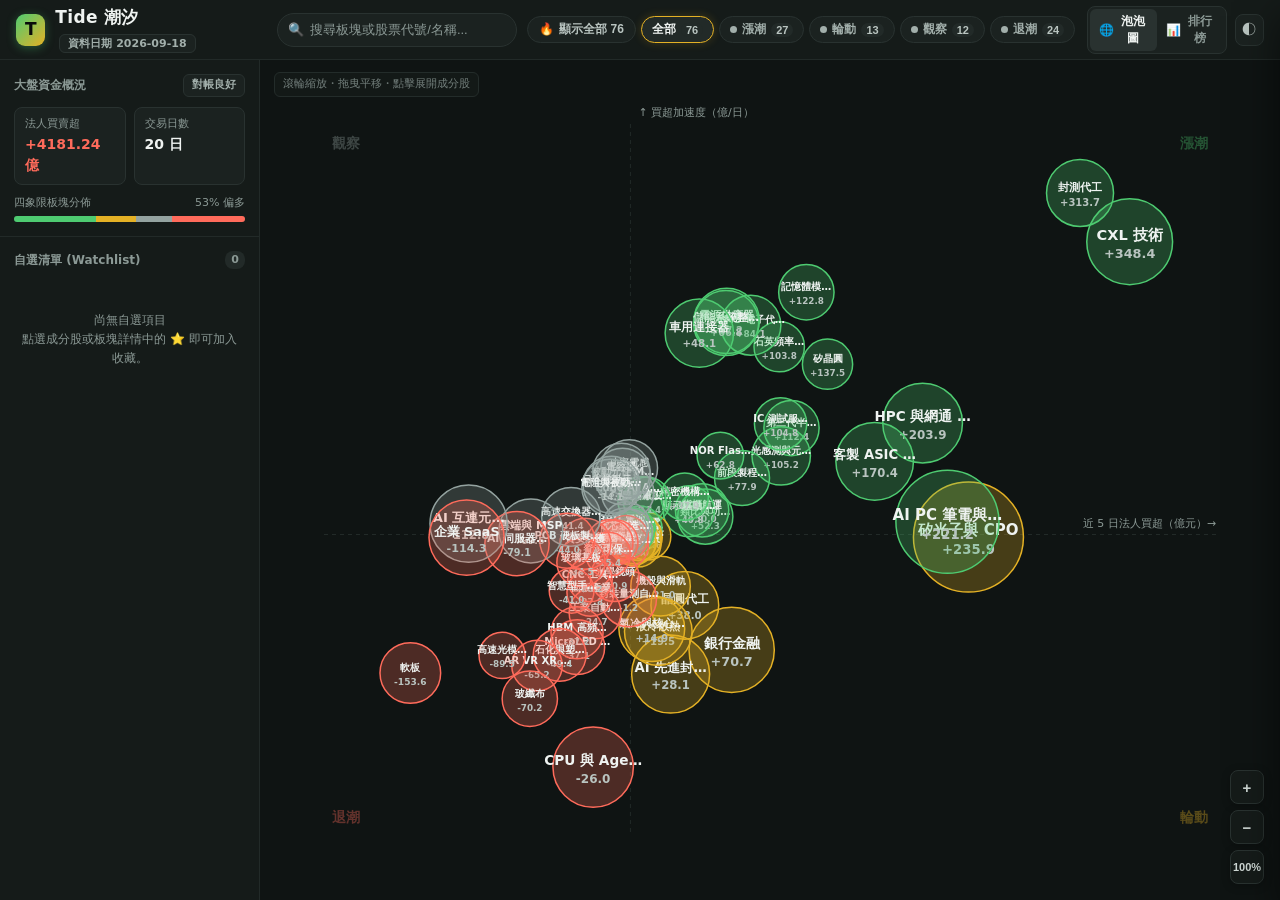
==== index.html @ 248040b3 "feat: initial commit for Tide Taiwan Stock Flow Visualizer" ====
<!DOCTYPE html>
<html lang="zh-TW" data-theme="dark">
<head>
<meta charset="UTF-8">
<meta name="viewport" content="width=device-width, initial-scale=1.0, maximum-scale=5, viewport-fit=cover">
<title>Tide 潮汐｜台股板塊輪動・法人資金流向</title>
<link rel="stylesheet" href="web/style.css">
<script>
// 首屏前套用主題，避免閃爍
(function () {
  try {
    var mode = localStorage.getItem('theme_mode') || 'dark';
    document.documentElement.dataset.theme = mode;
  } catch (e) {
    document.documentElement.dataset.theme = 'dark';
  }
}());
</script>
</head>
<body>
<div class="app-container">

  <!-- 頂部導航列 -->
  <header class="top-header">
    <div class="brand-section" id="brand-home">
      <div class="brand-logo">T</div>
      <div>
        <span class="brand-title">Tide 潮汐</span>
        <span class="date-badge" id="data-date">載入中…</span>
      </div>
    </div>

    <!-- 搜尋與象限過濾 -->
    <div class="header-center">
      <div class="search-wrapper" id="search-wrapper">
        <span class="search-icon-left">🔍</span>
        <input type="text" class="search-input" id="search-input" placeholder="搜尋板塊或股票代號/名稱..." autocomplete="off">
        <button class="search-clear-btn" id="search-clear" type="button" aria-label="清除搜尋">✕</button>
        <div class="search-dropdown" id="search-dropdown"></div>
      </div>

      <div class="quadrant-filters" id="quadrant-filters">
        <button class="compact-chip" id="compact-toggle" type="button" title="切換熱門前 15 大板塊或全部 76 板塊">
          <span>🔥</span> <span id="compact-toggle-label">只看熱門 15</span>
        </button>
        <button class="q-filter-btn active" data-q="" type="button">
          <span class="label">全部</span> <span class="count" id="count-all">76</span>
        </button>
        <button class="q-filter-btn" data-q="surge" type="button">
          <span class="dot"></span> <span class="label">漲潮</span> <span class="count" id="count-surge">0</span>
        </button>
        <button class="q-filter-btn" data-q="rotation" type="button">
          <span class="dot"></span> <span class="label">輪動</span> <span class="count" id="count-rotation">0</span>
        </button>
        <button class="q-filter-btn" data-q="watch" type="button">
          <span class="dot"></span> <span class="label">觀察</span> <span class="count" id="count-watch">0</span>
        </button>
        <button class="q-filter-btn" data-q="ebb" type="button">
          <span class="dot"></span> <span class="label">退潮</span> <span class="count" id="count-ebb">0</span>
        </button>
      </div>
    </div>

    <!-- 視圖與主題切換 -->
    <div class="header-right">
      <div class="view-toggle">
        <button class="view-btn active" id="btn-view-chart" type="button" title="四象限泡泡圖">
          <span>🌐</span> 泡泡圖
        </button>
        <button class="view-btn" id="btn-view-rank" type="button" title="板塊資金排行榜">
          <span>📊</span> 排行榜
        </button>
      </div>
      <button class="icon-btn" id="theme-toggle" type="button" title="切換深淺色主題" aria-label="切換主題">◐</button>
    </div>
  </header>

  <!-- 主內容分欄 -->
  <div class="main-body">

    <!-- 左側側欄：市場總覽與自選清單 -->
    <aside class="sidebar" id="sidebar">
      <div class="sidebar-section">
        <div class="sidebar-title">
          <span>大盤資金概況</span>
          <span class="date-badge" id="sidebar-recon-badge">對帳良好</span>
        </div>
        <div class="market-stats-grid">
          <div class="stat-box">
            <div class="stat-label">法人買賣超</div>
            <div class="stat-value" id="stat-total-flow">--</div>
          </div>
          <div class="stat-box">
            <div class="stat-label">交易日數</div>
            <div class="stat-value" id="stat-trading-days">--</div>
          </div>
        </div>
        <div class="quadrant-bar-wrap">
          <div class="stat-label" style="display:flex; justify-content:space-between; margin-bottom:4px;">
            <span>四象限板塊分佈</span>
            <span id="stat-quad-ratio">--</span>
          </div>
          <div class="quadrant-bar" id="quadrant-bar">
            <div class="quadrant-bar-segment surge" style="width: 25%"></div>
            <div class="quadrant-bar-segment rotation" style="width: 25%"></div>
            <div class="quadrant-bar-segment watch" style="width: 25%"></div>
            <div class="quadrant-bar-segment ebb" style="width: 25%"></div>
          </div>
        </div>
      </div>

      <!-- 自選清單 -->
      <div class="watchlist-wrap">
        <div class="sidebar-section" style="border-bottom:none; padding-bottom:4px;">
          <div class="sidebar-title">
            <span>自選清單 (Watchlist)</span>
            <span class="count" id="watchlist-count" style="font-size:11px; background:var(--s4); padding:1px 6px; border-radius:8px;">0</span>
          </div>
        </div>
        <div class="watchlist-list" id="watchlist-items">
          <div class="watchlist-empty">尚無自選項目<br>點選成分股或板塊詳情中的 ⭐ 即可加入收藏。</div>
        </div>
      </div>
    </aside>

    <!-- 中央工作區 -->
    <main class="main-stage">
      <!-- 泡泡圖視圖 -->
      <div class="chart-container" id="chart-view">
        <div class="pan-hint">滾輪縮放・拖曳平移・點擊展開成分股</div>
        <div id="chart-mount" style="width:100%; height:100%;"></div>

        <!-- 重疊板塊彈出選單 (Overlap Disambiguation Popover) -->
        <div class="overlap-menu" id="overlap-menu" style="display:none;"></div>

        <!-- 畫布懸浮控制鈕 -->
        <div class="chart-controls">
          <button class="zoom-btn" id="btn-zoom-in" type="button" title="放大">+</button>
          <button class="zoom-btn" id="btn-zoom-out" type="button" title="縮小">−</button>
          <button class="zoom-btn" id="btn-zoom-reset" type="button" title="重置視圖" style="font-size:11px;">100%</button>
        </div>
      </div>

      <!-- 排行榜視圖 -->
      <div class="ranking-container" id="ranking-view">
        <div class="ranking-table-card">
          <div style="display:flex; justify-content:space-between; align-items:center; padding:12px 16px; border-bottom:1px solid var(--s4);">
            <div style="font-size:15px; font-weight:700;">板塊資金流排行榜</div>
            <div class="view-toggle" id="rank-sort-tabs">
              <button class="view-btn active" data-sort="net_5d_yi" type="button">近 5 日</button>
              <button class="view-btn" data-sort="net_1d_yi" type="button">當日</button>
              <button class="view-btn" data-sort="net_20d_yi" type="button">近 20 日</button>
              <button class="view-btn" data-sort="accel" type="button">加速度</button>
            </div>
          </div>
          <div id="ranking-mount"></div>
        </div>
      </div>
    </main>

  </div>

  <!-- 懸浮氣泡 Tooltip Popover -->
  <div class="bubble-tooltip" id="bubble-tooltip"></div>

  <!-- 右側滑入式成分股抽屜 (Slide-over Drawer) -->
  <div class="drawer-backdrop" id="drawer-backdrop"></div>
  <aside class="detail-drawer" id="detail-drawer">
    <div class="drawer-header">
      <div class="drawer-title-wrap">
        <div style="display:flex; align-items:center; gap:8px;">
          <h2 class="drawer-title" id="drawer-sector-name">板塊名稱</h2>
          <span class="date-badge" id="drawer-quadrant-badge">漲潮</span>
        </div>
        <div style="font-size:12px; color:var(--s9);" id="drawer-sector-summary">7 檔成分股・近 5 日買超 +12.3 億</div>
      </div>
      <div class="drawer-header-actions">
        <button class="fav-star-btn" id="drawer-fav-btn" type="button" title="收藏板塊">★</button>
        <button class="icon-btn" id="drawer-close-btn" type="button" title="關閉 (Esc)">✕</button>
      </div>
    </div>

    <!-- 板塊核心指標 -->
    <div class="drawer-metrics-grid">
      <div class="drawer-metric">
        <span class="label">近 5 日買超</span>
        <span class="val" id="dm-5d">--</span>
      </div>
      <div class="drawer-metric">
        <span class="label">買超加速度</span>
        <span class="val" id="dm-accel">--</span>
      </div>
      <div class="drawer-metric">
        <span class="label">近 20 日買超</span>
        <span class="val" id="dm-20d">--</span>
      </div>
    </div>

    <!-- 成分股清單 -->
    <div class="drawer-body">
      <div style="display:flex; justify-content:space-between; align-items:center; margin-bottom:10px;">
        <span style="font-size:12px; font-weight:700; color:var(--s9);">成分股明細</span>
        <input type="text" id="drawer-stock-search" placeholder="篩選成分股..." style="background:var(--s3); border:1px solid var(--s5); border-radius:6px; color:var(--s13); font-size:12px; padding:3px 8px; width:120px; outline:none;">
      </div>
      <div id="drawer-stocks-mount"></div>
    </div>
  </aside>

</div>

<script src="web/chart.js"></script>
<script src="web/app.js"></script>
</body>
</html>
---- web/style.css ----
/* Tide 潮汐自製版 — 參照原站 (tide-tw.app) 之 Design System */

:root {
  /* 灰階階層 (原站 --s0 ~ --s13) */
  --s0: #080B0A;
  --s1: #0F1413;
  --s2: #151B19;
  --s3: #1B2220;
  --s4: #222A28;
  --s5: #293230;
  --s6: #313B39;
  --s7: #41504C;
  --s8: #8B9995;
  --s9: #A2AFAB;
  --s10: #B9C4C0;
  --s11: #CED7D4;
  --s12: #DCE3E0;
  --s13: #EFF3F1;

  /* 強調色與象限顏色 */
  --c-gold: #E4B125;
  --c-gold-dim: #806840;
  --c-mint: #4ECB71;
  --c-mint-dim: #1E8449;
  --c-coral: #FF6B5B;
  --c-coral-dim: #C0392B;
  --c-watch: #94A3A0;
  --c-watch-dim: #6B7A73;

  --q-surge: #4ECB71;
  --q-surge-bg: rgba(78, 203, 113, 0.14);
  --q-rotation: #E4B125;
  --q-rotation-bg: rgba(228, 177, 37, 0.14);
  --q-watch: #94A3A0;
  --q-watch-bg: rgba(148, 163, 160, 0.14);
  --q-ebb: #FF6B5B;
  --q-ebb-bg: rgba(255, 107, 91, 0.14);

  --pos: #FF6B5B; /* 台股紅漲 */
  --neg: #4ECB71; /* 台股綠跌 */
  --buy: #4ECB71; /* 買超綠/進水 */
  --sell: #FF6B5B; /* 賣超紅/退水 */

  --medal-1: #F6D97C;
  --medal-2: #E6ECEF;
  --medal-3: #EFBB8D;
  --medal-fg: #2B2210;

  --shadow-lg: 0 16px 40px rgba(0, 0, 0, 0.55);
  --shadow-md: 0 8px 24px rgba(0, 0, 0, 0.4);
  --shadow-sm: 0 2px 8px rgba(0, 0, 0, 0.25);

  --header-h: 60px;
  --sidebar-w: 260px;
}

html[data-theme="light"] {
  --s0: #FFFFFF;
  --s1: #F4F7F5;
  --s2: #FFFFFF;
  --s3: #EDF2EF;
  --s4: #E4EBE7;
  --s5: #D9E2DE;
  --s6: #C8D4CF;
  --s7: #B6C4BE;
  --s8: #63706B;
  --s9: #505C58;
  --s10: #43504B;
  --s11: #34403C;
  --s12: #202A26;
  --s13: #101715;

  --c-gold: #B8860B;
  --c-gold-dim: #75622B;
  --c-mint: #1E8449;
  --c-mint-dim: #145A32;
  --c-coral: #D9381E;
  --c-coral-dim: #922B21;
  --c-watch: #5D6D7E;
  --c-watch-dim: #34495E;

  --q-surge: #1E8449;
  --q-surge-bg: rgba(30, 132, 73, 0.12);
  --q-rotation: #B8860B;
  --q-rotation-bg: rgba(184, 134, 11, 0.12);
  --q-watch: #5D6D7E;
  --q-watch-bg: rgba(93, 109, 126, 0.12);
  --q-ebb: #D9381E;
  --q-ebb-bg: rgba(217, 56, 30, 0.12);

  --pos: #D9381E;
  --neg: #1E8449;
  --buy: #1E8449;
  --sell: #D9381E;

  --shadow-lg: 0 16px 40px rgba(0, 0, 0, 0.12);
  --shadow-md: 0 8px 24px rgba(0, 0, 0, 0.08);
  --shadow-sm: 0 2px 8px rgba(0, 0, 0, 0.05);
}

* {
  box-sizing: border-box;
  margin: 0;
  padding: 0;
  -webkit-tap-highlight-color: transparent;
}

html, body {
  width: 100%;
  height: 100%;
  overflow: hidden;
  background: var(--s1);
  color: var(--s13);
  font-family: -apple-system, BlinkMacSystemFont, system-ui, 'PingFang TC', 'Microsoft JhengHei', sans-serif;
  line-height: 1.5;
  user-select: none;
  -webkit-user-select: none;
}

/* 捲軸美化 */
::-webkit-scrollbar {
  width: 6px;
  height: 6px;
}
::-webkit-scrollbar-track {
  background: transparent;
}
::-webkit-scrollbar-thumb {
  background: var(--s5);
  border-radius: 4px;
}
::-webkit-scrollbar-thumb:hover {
  background: var(--s7);
}

/* 主版面佈局 */
.app-container {
  display: flex;
  flex-direction: column;
  width: 100vw;
  height: 100vh;
  background: var(--s1);
  position: relative;
}

/* 頂部導航列 */
.top-header {
  height: var(--header-h);
  background: var(--s2);
  border-bottom: 1px solid var(--s4);
  display: flex;
  align-items: center;
  justify-content: space-between;
  padding: 0 16px;
  gap: 12px;
  z-index: 40;
  flex-shrink: 0;
}

.brand-section {
  display: flex;
  align-items: center;
  gap: 10px;
  cursor: pointer;
}

.brand-logo {
  width: 32px;
  height: 32px;
  background: linear-gradient(135deg, var(--c-mint), var(--c-gold));
  border-radius: 9px;
  display: flex;
  align-items: center;
  justify-content: center;
  color: #080B0A;
  font-weight: 900;
  font-size: 17px;
  box-shadow: 0 2px 10px rgba(78, 203, 113, 0.35);
}

.brand-title {
  font-size: 17px;
  font-weight: 700;
  color: var(--s13);
  letter-spacing: 0.02em;
}

.date-badge {
  font-size: 11px;
  font-weight: 600;
  background: var(--s3);
  border: 1px solid var(--s5);
  color: var(--s9);
  padding: 2px 8px;
  border-radius: 6px;
  margin-left: 4px;
  white-space: nowrap;
}

/* 頂部中央：搜尋與象限過濾 */
.header-center {
  display: flex;
  align-items: center;
  gap: 10px;
  flex: 1;
  max-width: 820px;
  justify-content: center;
}

/* 智慧搜尋框 */
.search-wrapper {
  position: relative;
  width: 240px;
  transition: width 0.25s ease;
}

.search-wrapper:focus-within {
  width: 300px;
}

.search-input {
  width: 100%;
  height: 34px;
  background: var(--s3);
  border: 1px solid var(--s5);
  border-radius: 17px;
  padding: 0 32px 0 32px;
  font-size: 13px;
  color: var(--s13);
  outline: none;
  transition: border-color 0.2s, background 0.2s;
}

.search-input:focus {
  border-color: var(--c-gold);
  background: var(--s2);
}

.search-input::placeholder {
  color: var(--s8);
}

.search-icon-left {
  position: absolute;
  left: 11px;
  top: 50%;
  transform: translateY(-50%);
  color: var(--s8);
  font-size: 13px;
  pointer-events: none;
}

.search-clear-btn {
  position: absolute;
  right: 10px;
  top: 50%;
  transform: translateY(-50%);
  background: none;
  border: none;
  color: var(--s8);
  cursor: pointer;
  font-size: 14px;
  padding: 2px;
  display: none;
}

.search-wrapper.has-text .search-clear-btn {
  display: block;
}

/* 搜尋下拉選單 */
.search-dropdown {
  position: absolute;
  top: calc(100% + 6px);
  left: 0;
  right: 0;
  background: var(--s2);
  border: 1px solid var(--s5);
  border-radius: 12px;
  box-shadow: var(--shadow-lg);
  max-height: 380px;
  overflow-y: auto;
  z-index: 100;
  display: none;
}

.search-dropdown.open {
  display: block;
}

.search-result-group {
  padding: 6px 0;
  border-bottom: 1px solid var(--s4);
}
.search-result-group:last-child {
  border-bottom: none;
}

.search-group-title {
  font-size: 11px;
  font-weight: 700;
  color: var(--s8);
  padding: 4px 12px;
  text-transform: uppercase;
}

.search-item {
  display: flex;
  align-items: center;
  justify-content: space-between;
  padding: 8px 12px;
  cursor: pointer;
  font-size: 13px;
  color: var(--s12);
  transition: background 0.15s;
}

.search-item:hover, .search-item.highlighted {
  background: var(--s4);
  color: var(--s13);
}

.search-item-left {
  display: flex;
  align-items: center;
  gap: 8px;
}

.search-item-code {
  font-family: ui-monospace, SFMono-Regular, monospace;
  font-weight: 700;
  color: var(--c-gold);
}

.search-item-tag {
  font-size: 11px;
  background: var(--s4);
  color: var(--s10);
  padding: 1px 6px;
  border-radius: 4px;
}

.compact-chip {
  background: var(--s3);
  border: 1px solid var(--s5);
  border-radius: 14px;
  color: var(--s10);
  font-size: 12px;
  font-weight: 600;
  padding: 4px 11px;
  cursor: pointer;
  line-height: 1.4;
  white-space: nowrap;
  display: flex;
  align-items: center;
  gap: 5px;
  transition: all 0.18s;
}

.compact-chip:hover {
  color: var(--s13);
  border-color: var(--s7);
}

.compact-chip.active {
  background: var(--s4);
  color: var(--c-gold);
  border-color: var(--c-gold);
  box-shadow: 0 0 10px rgba(228, 177, 37, 0.2);
}

/* 象限過濾 Pills */
.quadrant-filters {
  display: flex;
  align-items: center;
  gap: 5px;
  flex-wrap: nowrap;
}

.q-filter-btn {
  display: flex;
  align-items: center;
  gap: 5px;
  padding: 4px 10px;
  border-radius: 14px;
  background: var(--s3);
  border: 1px solid var(--s5);
  color: var(--s9);
  font-size: 12px;
  font-weight: 600;
  cursor: pointer;
  transition: all 0.18s;
  white-space: nowrap;
}

.q-filter-btn:hover {
  color: var(--s12);
  border-color: var(--s7);
}

.q-filter-btn .dot {
  width: 7px;
  height: 7px;
  border-radius: 50%;
  background: currentColor;
}

.q-filter-btn .count {
  font-size: 11px;
  background: var(--s4);
  padding: 1px 5px;
  border-radius: 8px;
  color: var(--s10);
}

.q-filter-btn.active {
  color: var(--s13);
  background: var(--s4);
  border-color: var(--btn-color, var(--c-gold));
  box-shadow: 0 0 10px rgba(228, 177, 37, 0.2);
}

.q-filter-btn.active[data-q="surge"] { --btn-color: var(--q-surge); }
.q-filter-btn.active[data-q="rotation"] { --btn-color: var(--q-rotation); }
.q-filter-btn.active[data-q="watch"] { --btn-color: var(--q-watch); }
.q-filter-btn.active[data-q="ebb"] { --btn-color: var(--q-ebb); }

/* 頂部右側控制項 */
.header-right {
  display: flex;
  align-items: center;
  gap: 8px;
}

.view-toggle {
  display: flex;
  background: var(--s3);
  border: 1px solid var(--s5);
  border-radius: 8px;
  padding: 2px;
}

.view-btn {
  padding: 4px 9px;
  font-size: 12px;
  font-weight: 600;
  background: none;
  border: none;
  color: var(--s8);
  border-radius: 6px;
  cursor: pointer;
  display: flex;
  align-items: center;
  gap: 4px;
  transition: all 0.15s;
}

.view-btn.active {
  background: var(--s5);
  color: var(--s13);
}

.icon-btn {
  width: 32px;
  height: 32px;
  border-radius: 8px;
  background: var(--s3);
  border: 1px solid var(--s5);
  color: var(--s10);
  display: flex;
  align-items: center;
  justify-content: center;
  cursor: pointer;
  font-size: 14px;
  transition: background 0.15s, color 0.15s;
}

.icon-btn:hover {
  background: var(--s4);
  color: var(--s13);
}

/* 主體內容分欄 */
.main-body {
  display: flex;
  flex: 1;
  min-height: 0;
  position: relative;
  overflow: hidden;
}

/* 左側側欄 */
.sidebar {
  width: var(--sidebar-w);
  background: var(--s2);
  border-right: 1px solid var(--s4);
  display: flex;
  flex-direction: column;
  flex-shrink: 0;
  transition: transform 0.25s ease, width 0.25s ease;
  z-index: 20;
}

.sidebar.collapsed {
  width: 0;
  overflow: hidden;
  border-right: none;
}

.sidebar-section {
  padding: 14px;
  border-bottom: 1px solid var(--s4);
}

.sidebar-title {
  font-size: 12px;
  font-weight: 700;
  color: var(--s8);
  margin-bottom: 10px;
  display: flex;
  align-items: center;
  justify-content: space-between;
}

/* 大盤概況指標卡 */
.market-stats-grid {
  display: grid;
  grid-template-columns: 1fr 1fr;
  gap: 8px;
}

.stat-box {
  background: var(--s3);
  border: 1px solid var(--s5);
  border-radius: 8px;
  padding: 8px 10px;
}

.stat-label {
  font-size: 11px;
  color: var(--s8);
  margin-bottom: 2px;
}

.stat-value {
  font-size: 14px;
  font-weight: 700;
  font-variant-numeric: tabular-nums;
}

/* 四象限進程條 */
.quadrant-bar-wrap {
  margin-top: 10px;
}

.quadrant-bar {
  height: 6px;
  border-radius: 3px;
  display: flex;
  overflow: hidden;
  background: var(--s4);
}

.quadrant-bar-segment {
  height: 100%;
  transition: width 0.3s ease;
}

.quadrant-bar-segment.surge { background: var(--q-surge); }
.quadrant-bar-segment.rotation { background: var(--q-rotation); }
.quadrant-bar-segment.watch { background: var(--q-watch); }
.quadrant-bar-segment.ebb { background: var(--q-ebb); }

/* 自選清單 */
.watchlist-wrap {
  flex: 1;
  display: flex;
  flex-direction: column;
  min-height: 0;
}

.watchlist-list {
  flex: 1;
  overflow-y: auto;
  padding: 4px 8px;
}

.watchlist-empty {
  font-size: 12px;
  color: var(--s8);
  text-align: center;
  padding: 24px 12px;
  line-height: 1.6;
}

.watchlist-item {
  display: flex;
  align-items: center;
  justify-content: space-between;
  padding: 7px 10px;
  border-radius: 8px;
  cursor: pointer;
  font-size: 13px;
  color: var(--s11);
  margin-bottom: 2px;
  transition: background 0.15s;
}

.watchlist-item:hover {
  background: var(--s3);
  color: var(--s13);
}

.watchlist-item .remove-btn {
  background: none;
  border: none;
  color: var(--s7);
  cursor: pointer;
  font-size: 13px;
  padding: 2px;
  opacity: 0;
  transition: opacity 0.15s, color 0.15s;
}

.watchlist-item:hover .remove-btn {
  opacity: 1;
}
.watchlist-item .remove-btn:hover {
  color: var(--c-coral);
}

/* 中央工作區 */
.main-stage {
  flex: 1;
  min-width: 0;
  position: relative;
  background: var(--s1);
  display: flex;
  flex-direction: column;
  overflow: hidden;
}

/* 泡泡圖容器 */
.chart-container {
  flex: 1;
  position: relative;
  overflow: hidden;
  background: var(--s1);
  touch-action: none;
}

.chart-svg {
  width: 100%;
  height: 100%;
  display: block;
  cursor: grab;
}
.chart-svg.dragging {
  cursor: grabbing;
}

/* 泡泡樣式 */
.bubble {
  cursor: pointer;
  transition: opacity 0.25s, transform 0.25s;
}

.bubble circle {
  fill-opacity: 0.26;
  stroke-width: 1.5;
  transition: fill-opacity 0.2s, stroke-width 0.2s;
}

.bubble:hover circle, .bubble:focus circle {
  fill-opacity: 0.55;
  stroke-width: 2.5;
}

.bubble text {
  pointer-events: none;
  user-select: none;
}

.b-title {
  font-weight: 700;
  fill: var(--s13);
}

.b-subtitle {
  font-weight: 600;
  fill: var(--s10);
  font-variant-numeric: tabular-nums;
}

.q-surge circle { fill: var(--q-surge); stroke: var(--q-surge); }
.q-rotation circle { fill: var(--q-rotation); stroke: var(--q-rotation); }
.q-watch circle { fill: var(--q-watch); stroke: var(--q-watch); }
.q-ebb circle { fill: var(--q-ebb); stroke: var(--q-ebb); }

.bubble.dimmed {
  opacity: 0.12;
  pointer-events: none;
}

/* 靜態置頂高亮發光（選單 hover 回饋，純邊框與發光置頂，不晃動） */
.bubble.highlighted circle {
  stroke: var(--s13);
  stroke-width: 3px;
  stroke-opacity: 1;
  fill-opacity: 0.95;
  filter: drop-shadow(0 0 10px rgba(255, 255, 255, 0.65));
}

.bubble.highlighted .b-title {
  fill: #FFFFFF;
  font-weight: 800;
}

/* 脈衝呼吸動畫 */
@keyframes bubblePulse {
  0%   { transform: scale(1); }
  25%  { transform: scale(2.0); }
  50%  { transform: scale(1.35); }
  75%  { transform: scale(1.65); }
  100% { transform: scale(1); }
}

.bubble.pulse circle {
  animation: bubblePulse 0.9s cubic-bezier(0.34, 1.56, 0.64, 1) forwards;
  stroke-width: 4px;
}

/* 座標軸與背景文字 */
.axis-line {
  stroke: var(--s4);
  stroke-width: 1;
  stroke-dasharray: 4 4;
}

.axis-text {
  fill: var(--s8);
  font-size: 11px;
  font-weight: 500;
  user-select: none;
}

.quadrant-bg-label {
  font-size: 14px;
  font-weight: 800;
  opacity: 0.35;
  user-select: none;
}
.quadrant-bg-label.surge { fill: var(--q-surge); }
.quadrant-bg-label.rotation { fill: var(--q-rotation); }
.quadrant-bg-label.watch { fill: var(--q-watch); }
.quadrant-bg-label.ebb { fill: var(--q-ebb); }

/* 畫布控制懸浮按鈕 */
.chart-controls {
  position: absolute;
  bottom: 16px;
  right: 16px;
  display: flex;
  flex-direction: column;
  gap: 6px;
  z-index: 10;
}

.zoom-btn {
  width: 34px;
  height: 34px;
  background: var(--s2);
  border: 1px solid var(--s5);
  border-radius: 8px;
  color: var(--s11);
  display: flex;
  align-items: center;
  justify-content: center;
  font-size: 15px;
  font-weight: 700;
  cursor: pointer;
  box-shadow: var(--shadow-sm);
  transition: all 0.15s;
}

.zoom-btn:hover {
  background: var(--s3);
  color: var(--s13);
  border-color: var(--s7);
}

.pan-hint {
  position: absolute;
  top: 12px;
  left: 14px;
  font-size: 11px;
  color: var(--s8);
  background: var(--s2);
  border: 1px solid var(--s5);
  padding: 3px 8px;
  border-radius: 6px;
  pointer-events: none;
  opacity: 0.8;
}

/* 懸浮氣泡 Tooltip */
.bubble-tooltip {
  position: absolute;
  z-index: 150;
  pointer-events: none;
  background: var(--s3);
  border: 1px solid var(--s6);
  border-radius: 10px;
  padding: 10px 14px;
  box-shadow: var(--shadow-lg);
  font-size: 12px;
  color: var(--s12);
  min-width: 200px;
  transform: translate(-50%, -100%) translateY(-12px);
  transition: opacity 0.15s ease, transform 0.15s ease;
  display: none;
}

/* 重疊板塊彈出選單 (Overlap Menu) */
.overlap-menu {
  position: absolute;
  z-index: 160;
  background: var(--s2);
  border: 1px solid var(--s5);
  border-radius: 14px;
  box-shadow: var(--shadow-lg);
  width: 240px;
  overflow: hidden;
  animation: fadeInUp 0.16s ease;
  display: flex;
  flex-direction: column;
  backdrop-filter: blur(12px);
  -webkit-backdrop-filter: blur(12px);
}

@keyframes fadeInUp {
  from { opacity: 0; transform: translateY(6px); }
  to { opacity: 1; transform: translateY(0); }
}

.overlap-menu-header {
  padding: 10px 14px 8px;
  font-size: 12px;
  font-weight: 700;
  color: var(--s8);
  border-bottom: 1px solid var(--s4);
  letter-spacing: 0.2px;
}

.overlap-menu-list {
  overflow-y: auto;
  max-height: 280px;
}

.overlap-menu-item {
  display: flex;
  align-items: center;
  gap: 10px;
  padding: 9px 14px;
  cursor: pointer;
  border-bottom: 1px solid var(--s4);
  transition: background 0.15s ease;
}

.overlap-menu-item:last-child {
  border-bottom: none;
}

.overlap-menu-item:hover {
  background: var(--s4);
}

.overlap-dot {
  width: 8px;
  height: 8px;
  border-radius: 50%;
  flex-shrink: 0;
}

.overlap-name {
  font-size: 13px;
  font-weight: 600;
  color: var(--s13);
  flex: 1;
  overflow: hidden;
  text-overflow: ellipsis;
  white-space: nowrap;
}

.overlap-val {
  font-size: 12px;
  font-weight: 700;
  font-variant-numeric: tabular-nums;
  flex-shrink: 0;
}

.bubble-tooltip.visible {
  display: block;
}

.tt-head {
  display: flex;
  align-items: center;
  justify-content: space-between;
  margin-bottom: 6px;
}

.tt-title {
  font-size: 14px;
  font-weight: 700;
  color: var(--s13);
}

.tt-pill {
  font-size: 10px;
  padding: 1px 6px;
  border-radius: 8px;
  font-weight: 700;
}

.tt-metrics {
  display: grid;
  grid-template-columns: 1fr 1fr;
  gap: 6px;
  margin-bottom: 8px;
  font-variant-numeric: tabular-nums;
}

.tt-contributors {
  border-top: 1px solid var(--s5);
  padding-top: 6px;
  font-size: 11px;
  color: var(--s9);
}

/* 排行榜視圖 */
.ranking-container {
  flex: 1;
  overflow-y: auto;
  padding: 16px;
  display: none;
}

.ranking-container.active {
  display: block;
}

.ranking-table-card {
  max-width: 1000px;
  margin: 0 auto;
  background: var(--s2);
  border: 1px solid var(--s4);
  border-radius: 12px;
  overflow: hidden;
  box-shadow: var(--shadow-sm);
}

.rank-table {
  width: 100%;
  border-collapse: collapse;
  font-size: 13px;
}

.rank-table th {
  background: var(--s3);
  color: var(--s8);
  font-weight: 600;
  padding: 10px 12px;
  text-align: left;
  font-size: 12px;
  cursor: pointer;
  user-select: none;
}

.rank-table th:hover {
  color: var(--s13);
}

.rank-table td {
  padding: 10px 12px;
  border-bottom: 1px solid var(--s4);
}

.rank-table tbody tr {
  cursor: pointer;
  transition: background 0.12s;
}

.rank-table tbody tr:hover {
  background: var(--s3);
}

.medal-badge {
  display: inline-flex;
  align-items: center;
  justify-content: center;
  width: 20px;
  height: 20px;
  border-radius: 50%;
  font-size: 11px;
  font-weight: 800;
}
.medal-1 { background: var(--medal-1); color: var(--medal-fg); }
.medal-2 { background: var(--medal-2); color: var(--medal-fg); }
.medal-3 { background: var(--medal-3); color: var(--medal-fg); }

/* 右側滑入式抽屜 (Slide-over Drawer) */
.drawer-backdrop {
  position: fixed;
  inset: 0;
  background: rgba(0, 0, 0, 0.45);
  z-index: 180;
  opacity: 0;
  pointer-events: none;
  transition: opacity 0.25s ease;
}

.drawer-backdrop.open {
  opacity: 1;
  pointer-events: auto;
}

.detail-drawer {
  position: fixed;
  top: 0;
  right: 0;
  bottom: 0;
  width: min(92vw, 460px);
  background: var(--s2);
  border-left: 1px solid var(--s4);
  box-shadow: var(--shadow-lg);
  z-index: 190;
  display: flex;
  flex-direction: column;
  transform: translateX(100%);
  transition: transform 0.28s cubic-bezier(0.2, 0.9, 0.3, 1);
}

.detail-drawer.open {
  transform: translateX(0);
}

.drawer-header {
  padding: 16px;
  border-bottom: 1px solid var(--s4);
  display: flex;
  align-items: flex-start;
  justify-content: space-between;
  gap: 12px;
}

.drawer-title-wrap {
  display: flex;
  flex-direction: column;
  gap: 4px;
}

.drawer-title {
  font-size: 18px;
  font-weight: 700;
  color: var(--s13);
}

.drawer-header-actions {
  display: flex;
  align-items: center;
  gap: 6px;
}

.drawer-metrics-grid {
  display: grid;
  grid-template-columns: repeat(3, 1fr);
  gap: 8px;
  padding: 12px 16px;
  background: var(--s3);
  border-bottom: 1px solid var(--s4);
}

.drawer-metric {
  display: flex;
  flex-direction: column;
}

.drawer-metric .label {
  font-size: 11px;
  color: var(--s8);
}

.drawer-metric .val {
  font-size: 14px;
  font-weight: 700;
  font-variant-numeric: tabular-nums;
}

.drawer-body {
  flex: 1;
  overflow-y: auto;
  padding: 12px 16px;
}

.stocks-table {
  width: 100%;
  border-collapse: collapse;
  font-size: 13px;
}

.stocks-table th {
  font-size: 11px;
  color: var(--s8);
  padding: 6px 8px;
  text-align: left;
  border-bottom: 1px solid var(--s4);
  font-weight: 600;
}

.stocks-table td {
  padding: 8px;
  border-bottom: 1px solid var(--s4);
}

.fav-star-btn {
  background: none;
  border: none;
  font-size: 15px;
  color: var(--s7);
  cursor: pointer;
  transition: color 0.15s;
}
.fav-star-btn.active {
  color: var(--c-gold);
}

/* 數值高亮顏色 */
.num { text-align: right; font-variant-numeric: tabular-nums; }
.mono { font-family: ui-monospace, SFMono-Regular, Menlo, monospace; }
.pos { color: var(--pos); }
.neg { color: var(--neg); }
.buy { color: var(--buy); }
.sell { color: var(--sell); }

/* 響應式佈局適應 */
@media (max-width: 900px) {
  :root {
    --sidebar-w: 0px;
  }
  .sidebar {
    position: fixed;
    top: var(--header-h);
    bottom: 0;
    left: 0;
    width: 260px;
    box-shadow: var(--shadow-lg);
    transform: translateX(-100%);
  }
  .sidebar.mobile-open {
    transform: translateX(0);
  }
  .quadrant-filters .q-filter-btn span.label {
    display: none;
  }
  .search-wrapper {
    width: 160px;
  }
  .search-wrapper:focus-within {
    width: 220px;
  }
}
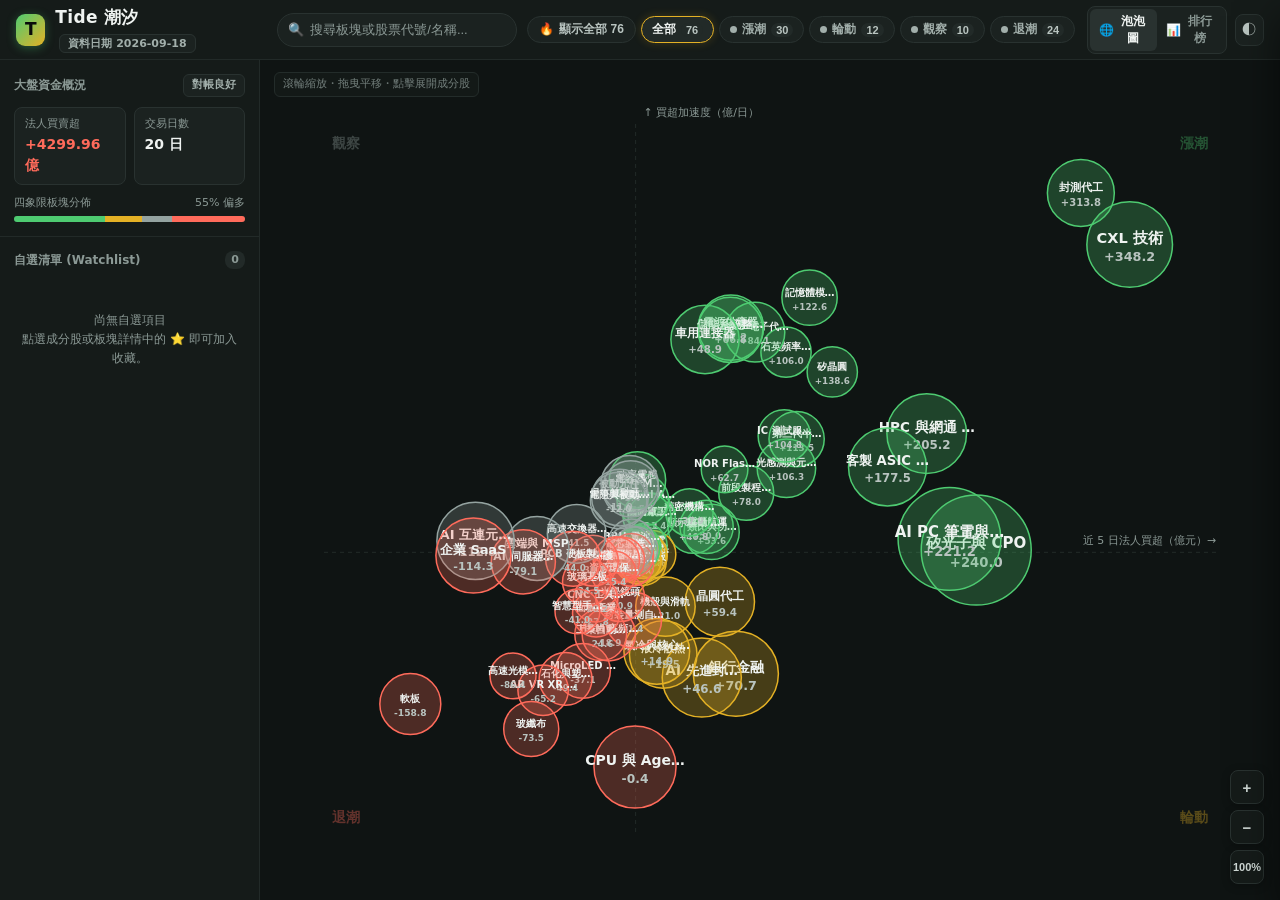
==== commit f2f1a810: "feat: implement pro features 1-4 (institutional breakdown, 20d cost line, streaks, radar leaderboard" ====
--- a/index.html
+++ b/index.html
@@ -141,11 +141,21 @@
         </div>
       </div>
 
-      <!-- 排行榜視圖 -->
+      <!-- 排行榜與籌碼雷達視圖 -->
       <div class="ranking-container" id="ranking-view">
         <div class="ranking-table-card">
-          <div style="display:flex; justify-content:space-between; align-items:center; padding:12px 16px; border-bottom:1px solid var(--s4);">
-            <div style="font-size:15px; font-weight:700;">板塊資金流排行榜</div>
+          <!-- 籌碼雷達榜單切換 -->
+          <div class="radar-nav-bar" id="radar-nav-tabs">
+            <button class="radar-nav-btn active" data-tab="sectors" type="button">📁 板塊資金榜</button>
+            <button class="radar-nav-btn" data-tab="co_buy" type="button">🎯 土洋同買榜</button>
+            <button class="radar-nav-btn" data-tab="co_sell" type="button">❄️ 土洋同賣榜</button>
+            <button class="radar-nav-btn" data-tab="divergence" type="button">⚡ 土洋對作榜</button>
+            <button class="radar-nav-btn" data-tab="foreign_streak_top" type="button">🔥 外資連買榜</button>
+            <button class="radar-nav-btn" data-tab="trust_streak_top" type="button">💎 投信連買榜</button>
+          </div>
+
+          <div style="display:flex; justify-content:space-between; align-items:center; padding:12px 16px; border-bottom:1px solid var(--s4);" id="rank-header-bar">
+            <div style="font-size:15px; font-weight:700;" id="rank-title">板塊資金流排行榜</div>
             <div class="view-toggle" id="rank-sort-tabs">
               <button class="view-btn active" data-sort="net_5d_yi" type="button">近 5 日</button>
               <button class="view-btn" data-sort="net_1d_yi" type="button">當日</button>
@@ -195,6 +205,21 @@
         <span class="val" id="dm-20d">--</span>
       </div>
     </div>
+    <!-- 法人分項指標 -->
+    <div class="drawer-metrics-grid" style="grid-template-columns: repeat(3, 1fr); background: var(--s2); border-bottom: 1px solid var(--s4); padding: 8px 16px;">
+      <div class="drawer-metric">
+        <span class="label" style="color:#64B5F6;">外資 5 日</span>
+        <span class="val" id="dm-foreign" style="font-size:13px;">--</span>
+      </div>
+      <div class="drawer-metric">
+        <span class="label" style="color:#BA68C8;">投信 5 日</span>
+        <span class="val" id="dm-trust" style="font-size:13px;">--</span>
+      </div>
+      <div class="drawer-metric">
+        <span class="label" style="color:#FFB74D;">自營 5 日</span>
+        <span class="val" id="dm-dealer" style="font-size:13px;">--</span>
+      </div>
+    </div>
 
     <!-- 成分股清單 -->
     <div class="drawer-body">
--- a/web/style.css
+++ b/web/style.css
@@ -1133,6 +1133,109 @@
 }
 .fav-star-btn.active {
   color: var(--c-gold);
+}
+
+/* 法人三大分項 Mini Chips */
+.insti-chips {
+  display: flex;
+  gap: 4px;
+  flex-wrap: wrap;
+  margin-top: 3px;
+  font-size: 10.5px;
+  font-variant-numeric: tabular-nums;
+}
+
+.chip-insti {
+  padding: 1px 5px;
+  border-radius: 4px;
+  background: var(--s3);
+  border: 1px solid var(--s5);
+  font-weight: 500;
+  display: inline-flex;
+  align-items: center;
+  gap: 2px;
+}
+.chip-insti.foreign { color: #64B5F6; }
+.chip-insti.trust { color: #BA68C8; }
+.chip-insti.dealer { color: #FFB74D; }
+
+/* 法人 20 日成本均價 Badge */
+.badge-cost {
+  font-size: 11px;
+  padding: 2px 6px;
+  border-radius: 6px;
+  font-weight: 600;
+  display: inline-flex;
+  align-items: center;
+  gap: 3px;
+  white-space: nowrap;
+}
+.badge-cost.profit {
+  background: rgba(255, 107, 91, 0.14);
+  color: var(--pos);
+  border: 1px solid rgba(255, 107, 91, 0.25);
+}
+.badge-cost.loss {
+  background: rgba(78, 203, 113, 0.14);
+  color: var(--neg);
+  border: 1px solid rgba(78, 203, 113, 0.25);
+}
+
+/* 外資 / 投信連買連賣 Badge */
+.badge-streak {
+  font-size: 10px;
+  font-weight: 700;
+  padding: 1px 5px;
+  border-radius: 4px;
+  display: inline-flex;
+  align-items: center;
+  gap: 2px;
+  white-space: nowrap;
+}
+.badge-streak.buy {
+  background: rgba(255, 107, 91, 0.18);
+  color: var(--pos);
+  border: 1px solid rgba(255, 107, 91, 0.35);
+}
+.badge-streak.sell {
+  background: rgba(78, 203, 113, 0.18);
+  color: var(--neg);
+  border: 1px solid rgba(78, 203, 113, 0.35);
+}
+
+/* 籌碼雷達分頁導覽列 */
+.radar-nav-bar {
+  display: flex;
+  gap: 6px;
+  overflow-x: auto;
+  padding: 10px 16px;
+  background: var(--s2);
+  border-bottom: 1px solid var(--s4);
+}
+
+.radar-nav-btn {
+  padding: 6px 12px;
+  font-size: 12px;
+  font-weight: 600;
+  background: var(--s3);
+  border: 1px solid var(--s5);
+  border-radius: 8px;
+  color: var(--s9);
+  cursor: pointer;
+  white-space: nowrap;
+  transition: all 0.15s;
+}
+
+.radar-nav-btn:hover {
+  color: var(--s12);
+  border-color: var(--s7);
+}
+
+.radar-nav-btn.active {
+  background: var(--s5);
+  color: var(--s13);
+  border-color: var(--c-gold);
+  box-shadow: 0 0 8px rgba(228, 177, 37, 0.2);
 }
 
 /* 數值高亮顏色 */
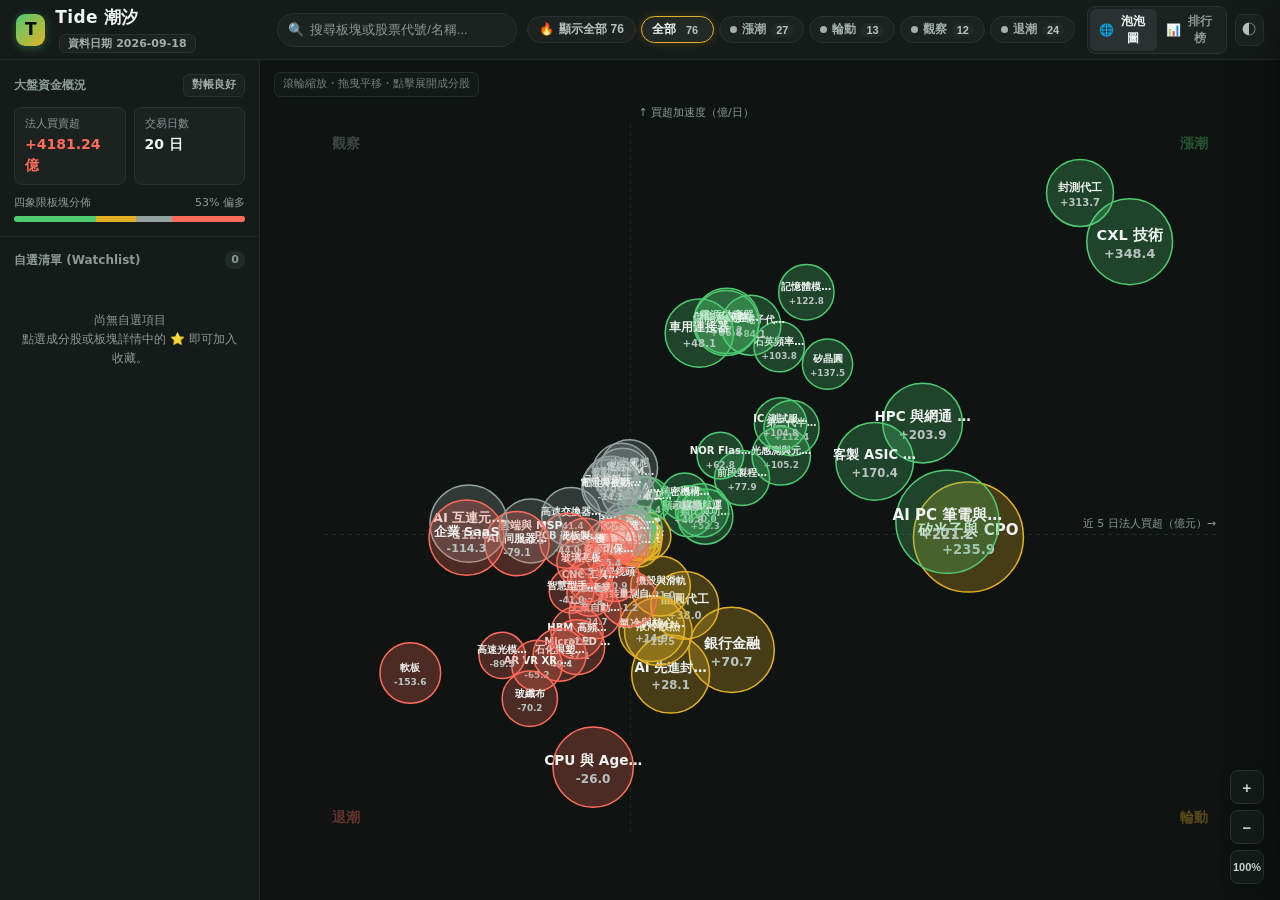
==== commit 03a154e7: "style: upgrade right drawer layout with 540px width and modern stock-card hierarchy" ====
--- a/index.html
+++ b/index.html
@@ -190,42 +190,44 @@
       </div>
     </div>
 
-    <!-- 板塊核心指標 -->
-    <div class="drawer-metrics-grid">
-      <div class="drawer-metric">
-        <span class="label">近 5 日買超</span>
-        <span class="val" id="dm-5d">--</span>
-      </div>
-      <div class="drawer-metric">
-        <span class="label">買超加速度</span>
-        <span class="val" id="dm-accel">--</span>
-      </div>
-      <div class="drawer-metric">
-        <span class="label">近 20 日買超</span>
-        <span class="val" id="dm-20d">--</span>
-      </div>
-    </div>
-    <!-- 法人分項指標 -->
-    <div class="drawer-metrics-grid" style="grid-template-columns: repeat(3, 1fr); background: var(--s2); border-bottom: 1px solid var(--s4); padding: 8px 16px;">
-      <div class="drawer-metric">
-        <span class="label" style="color:#64B5F6;">外資 5 日</span>
-        <span class="val" id="dm-foreign" style="font-size:13px;">--</span>
-      </div>
-      <div class="drawer-metric">
-        <span class="label" style="color:#BA68C8;">投信 5 日</span>
-        <span class="val" id="dm-trust" style="font-size:13px;">--</span>
-      </div>
-      <div class="drawer-metric">
-        <span class="label" style="color:#FFB74D;">自營 5 日</span>
-        <span class="val" id="dm-dealer" style="font-size:13px;">--</span>
+    <!-- 板塊核心指標與法人分項 -->
+    <div class="drawer-metrics-section">
+      <div class="drawer-metrics-grid">
+        <div class="drawer-metric">
+          <span class="label">近 5 日買超</span>
+          <span class="val" id="dm-5d">--</span>
+        </div>
+        <div class="drawer-metric">
+          <span class="label">買超加速度</span>
+          <span class="val" id="dm-accel">--</span>
+        </div>
+        <div class="drawer-metric">
+          <span class="label">近 20 日買超</span>
+          <span class="val" id="dm-20d">--</span>
+        </div>
+      </div>
+      <!-- 法人 5 日拆解 -->
+      <div class="drawer-insti-grid">
+        <div class="drawer-insti-card foreign">
+          <span class="label">外資 5 日</span>
+          <span class="val" id="dm-foreign">--</span>
+        </div>
+        <div class="drawer-insti-card trust">
+          <span class="label">投信 5 日</span>
+          <span class="val" id="dm-trust">--</span>
+        </div>
+        <div class="drawer-insti-card dealer">
+          <span class="label">自營 5 日</span>
+          <span class="val" id="dm-dealer">--</span>
+        </div>
       </div>
     </div>
 
     <!-- 成分股清單 -->
     <div class="drawer-body">
-      <div style="display:flex; justify-content:space-between; align-items:center; margin-bottom:10px;">
+      <div style="display:flex; justify-content:space-between; align-items:center; margin-bottom:12px;">
         <span style="font-size:12px; font-weight:700; color:var(--s9);">成分股明細</span>
-        <input type="text" id="drawer-stock-search" placeholder="篩選成分股..." style="background:var(--s3); border:1px solid var(--s5); border-radius:6px; color:var(--s13); font-size:12px; padding:3px 8px; width:120px; outline:none;">
+        <input type="text" id="drawer-stock-search" placeholder="搜尋成分股..." style="background:var(--s3); border:1px solid var(--s5); border-radius:6px; color:var(--s13); font-size:12px; padding:4px 10px; width:140px; outline:none;">
       </div>
       <div id="drawer-stocks-mount"></div>
     </div>
--- a/web/style.css
+++ b/web/style.css
@@ -1030,7 +1030,7 @@
   top: 0;
   right: 0;
   bottom: 0;
-  width: min(92vw, 460px);
+  width: min(94vw, 540px);
   background: var(--s2);
   border-left: 1px solid var(--s4);
   box-shadow: var(--shadow-lg);
@@ -1061,7 +1061,7 @@
 }
 
 .drawer-title {
-  font-size: 18px;
+  font-size: 19px;
   font-weight: 700;
   color: var(--s13);
 }
@@ -1070,6 +1070,12 @@
   display: flex;
   align-items: center;
   gap: 6px;
+}
+
+.drawer-metrics-section {
+  display: flex;
+  flex-direction: column;
+  border-bottom: 1px solid var(--s4);
 }
 
 .drawer-metrics-grid {
@@ -1077,8 +1083,7 @@
   grid-template-columns: repeat(3, 1fr);
   gap: 8px;
   padding: 12px 16px;
-  background: var(--s3);
-  border-bottom: 1px solid var(--s4);
+  background: var(--s2);
 }
 
 .drawer-metric {
@@ -1089,10 +1094,58 @@
 .drawer-metric .label {
   font-size: 11px;
   color: var(--s8);
+  margin-bottom: 2px;
 }
 
 .drawer-metric .val {
   font-size: 14px;
+  font-weight: 700;
+  font-variant-numeric: tabular-nums;
+}
+
+/* 法人三大分項獨立色彩卡片 */
+.drawer-insti-grid {
+  display: grid;
+  grid-template-columns: repeat(3, 1fr);
+  gap: 8px;
+  padding: 10px 16px;
+  background: var(--s3);
+  border-top: 1px solid var(--s4);
+}
+
+.drawer-insti-card {
+  padding: 6px 10px;
+  border-radius: 6px;
+  display: flex;
+  flex-direction: column;
+  border: 1px solid transparent;
+}
+.drawer-insti-card.foreign {
+  background: rgba(100, 181, 246, 0.08);
+  border-color: rgba(100, 181, 246, 0.2);
+}
+.drawer-insti-card.foreign .label { color: #64B5F6; }
+
+.drawer-insti-card.trust {
+  background: rgba(186, 104, 200, 0.08);
+  border-color: rgba(186, 104, 200, 0.2);
+}
+.drawer-insti-card.trust .label { color: #BA68C8; }
+
+.drawer-insti-card.dealer {
+  background: rgba(255, 183, 77, 0.08);
+  border-color: rgba(255, 183, 77, 0.2);
+}
+.drawer-insti-card.dealer .label { color: #FFB74D; }
+
+.drawer-insti-card .label {
+  font-size: 11px;
+  font-weight: 600;
+  margin-bottom: 2px;
+}
+
+.drawer-insti-card .val {
+  font-size: 13.5px;
   font-weight: 700;
   font-variant-numeric: tabular-nums;
 }
@@ -1100,27 +1153,147 @@
 .drawer-body {
   flex: 1;
   overflow-y: auto;
-  padding: 12px 16px;
-}
-
-.stocks-table {
-  width: 100%;
-  border-collapse: collapse;
+  padding: 14px 16px;
+}
+
+/* 個股雙層資訊卡片 (Stock Cards) */
+.stocks-card-list {
+  display: flex;
+  flex-direction: column;
+  gap: 8px;
+}
+
+.stock-card {
+  background: var(--s3);
+  border: 1px solid var(--s5);
+  border-radius: 10px;
+  padding: 10px 12px;
+  display: flex;
+  flex-direction: column;
+  gap: 8px;
+  transition: all 0.15s ease;
+  cursor: pointer;
+}
+
+.stock-card:hover {
+  background: var(--s4);
+  border-color: var(--s7);
+  box-shadow: var(--shadow-sm);
+}
+
+.stock-card-top {
+  display: flex;
+  justify-content: space-between;
+  align-items: center;
+  gap: 8px;
+}
+
+.stock-card-identity {
+  display: flex;
+  align-items: center;
+  gap: 6px;
+  min-width: 0;
+  flex: 1;
+}
+
+.stock-code {
   font-size: 13px;
-}
-
-.stocks-table th {
+  font-weight: 700;
+  color: var(--c-gold);
+}
+
+.stock-name {
+  font-size: 14px;
+  font-weight: 700;
+  color: var(--s13);
+  white-space: nowrap;
+}
+
+.stock-card-price-wrap {
+  display: flex;
+  align-items: center;
+  gap: 10px;
+  flex-shrink: 0;
+}
+
+.stock-price-block {
+  display: flex;
+  flex-direction: column;
+  align-items: flex-end;
+  min-width: 60px;
+}
+
+.stock-price {
+  font-size: 14px;
+  font-weight: 700;
+  color: var(--s13);
+  line-height: 1.2;
+}
+
+.stock-chg {
   font-size: 11px;
+  font-weight: 600;
+  line-height: 1.2;
+}
+
+.stock-card-bottom {
+  display: flex;
+  justify-content: space-between;
+  align-items: center;
+  padding-top: 6px;
+  border-top: 1px dashed var(--s5);
+  gap: 8px;
+}
+
+/* 法人三大分項 Mini Chips */
+.insti-chips {
+  display: flex;
+  gap: 4px;
+  align-items: center;
+  flex-shrink: 0;
+}
+
+.chip-insti {
+  padding: 1.5px 5px;
+  border-radius: 4px;
+  background: var(--s2);
+  border: 1px solid var(--s5);
+  font-size: 10.5px;
+  font-weight: 600;
+  display: inline-flex;
+  align-items: center;
+  gap: 2px;
+  font-variant-numeric: tabular-nums;
+}
+.chip-insti.foreign { color: #64B5F6; }
+.chip-insti.trust { color: #BA68C8; }
+.chip-insti.dealer { color: #FFB74D; }
+
+.chip-tag {
+  font-size: 9.5px;
+  opacity: 0.85;
+}
+
+.stock-flow-block {
+  display: flex;
+  gap: 8px;
+  align-items: center;
+  font-size: 11px;
+}
+
+.flow-item {
+  display: flex;
+  align-items: center;
+  gap: 3px;
+}
+
+.flow-label {
   color: var(--s8);
-  padding: 6px 8px;
-  text-align: left;
-  border-bottom: 1px solid var(--s4);
-  font-weight: 600;
-}
-
-.stocks-table td {
-  padding: 8px;
-  border-bottom: 1px solid var(--s4);
+}
+
+.flow-val {
+  font-weight: 700;
+  font-variant-numeric: tabular-nums;
 }
 
 .fav-star-btn {
@@ -1129,35 +1302,12 @@
   font-size: 15px;
   color: var(--s7);
   cursor: pointer;
+  padding: 0 2px;
   transition: color 0.15s;
 }
 .fav-star-btn.active {
   color: var(--c-gold);
 }
-
-/* 法人三大分項 Mini Chips */
-.insti-chips {
-  display: flex;
-  gap: 4px;
-  flex-wrap: wrap;
-  margin-top: 3px;
-  font-size: 10.5px;
-  font-variant-numeric: tabular-nums;
-}
-
-.chip-insti {
-  padding: 1px 5px;
-  border-radius: 4px;
-  background: var(--s3);
-  border: 1px solid var(--s5);
-  font-weight: 500;
-  display: inline-flex;
-  align-items: center;
-  gap: 2px;
-}
-.chip-insti.foreign { color: #64B5F6; }
-.chip-insti.trust { color: #BA68C8; }
-.chip-insti.dealer { color: #FFB74D; }
 
 /* 法人 20 日成本均價 Badge */
 .badge-cost {
